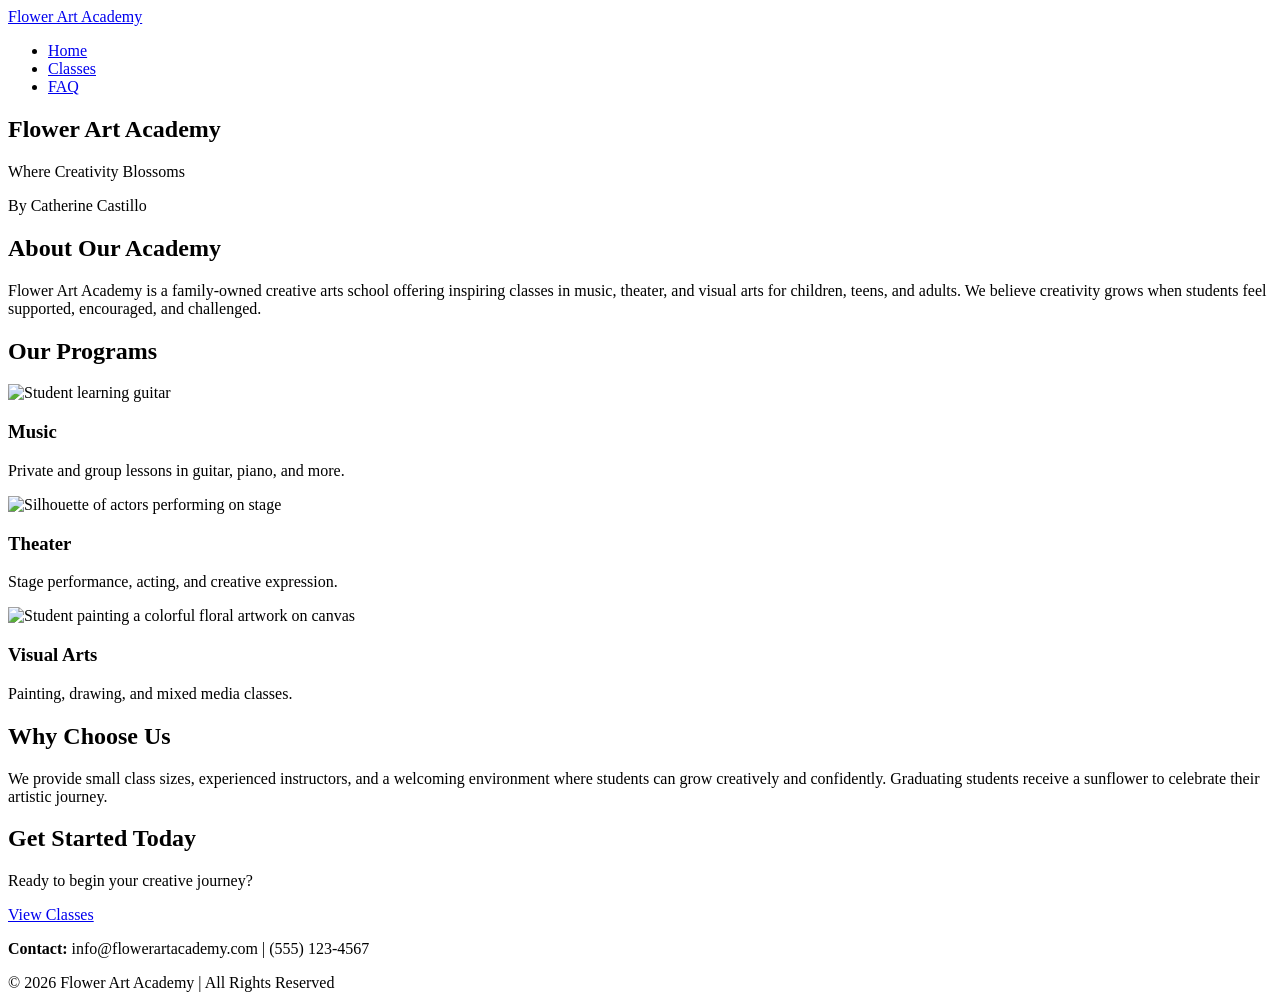
==== index.html @ 2e02896e "Add files via upload Homepage" ====
<!DOCTYPE html>
<html lang="en">
<head>
  <meta charset="UTF-8">
  <meta name="viewport" content="width=device-width, initial-scale=1.0">
  <title>Flower Art Academy | Home</title>
  <link href="stylesheets/styles.css" rel="stylesheet">
</head>

<body>
 <header class="site-header">
 <a class="brand-link" href="index.html">Flower Art Academy</a>

  <nav class="site-nav" aria-label="Main navigation">
    <ul class="nav-list">
      <li><a class="nav-link" href="index.html">Home</a></li>
      <li><a class="nav-link" href="classes.html">Classes</a></li>
      <li><a class="nav-link" href="faq.html">FAQ</a></li>
    </ul>
  </nav>
</header>

  <main>
    <section class="hero">
      <div class="hero-text">
        <h1>Flower Art Academy</h1>
        <p>Where Creativity Blossoms</p>
        <p class="byline">By Catherine Castillo</p>
      </div>
    </section>

<section class="about section">
  <div class="container">
    <h2>About Our Academy</h2>
    <p>
      Flower Art Academy is a family-owned creative arts school offering inspiring classes in music, theater, and visual arts for children, teens, and adults.
      We believe creativity grows when students feel supported, encouraged, and challenged.
    </p>
  </div>
</section>

<section class="programs section">
  <div class="container">
    <h2>Our Programs</h2>

    <div class="card-grid">
  <article class="card">
    <img src="images/music-guitar-lesson.jpg" alt="Student learning guitar" />
    <h3>Music</h3>
    <p>Private and group lessons in guitar, piano, and more.</p>
  </article>

  <article class="card">
    <img src="images/theater-silhouette.jpg" alt="Silhouette of actors performing on stage" />
    <h3>Theater</h3>
    <p>Stage performance, acting, and creative expression.</p>
  </article>

  <article class="card">
    <img src="images/art-floral-painting.jpg" alt="Student painting a colorful floral artwork on canvas" />
    <h3>Visual Arts</h3>
    <p>Painting, drawing, and mixed media classes.</p>
  </article>
  </div>
</div>
</section>

<section class="why section">
  <div class="container">
    <h2>Why Choose Us</h2>
    <p>
     We provide small class sizes, experienced instructors, and a welcoming environment where students can grow creatively and confidently. 
     Graduating students receive a sunflower to celebrate their artistic journey.
    </p>
  </div>
</section>

<section class="section cta">
  <div class="container">
    <h2>Get Started Today</h2>
    <p>Ready to begin your creative journey?</p>
    <a href="classes.html" class="btn">View Classes</a>
  </div>
</section>
  </main>

<footer class="site-footer">
  <div class="container">
    <p><strong>Contact:</strong> info@flowerartacademy.com | (555) 123-4567</p>
    <p>&copy; 2026 Flower Art Academy | All Rights Reserved</p>
  </div>
</footer>

</body>
</html>
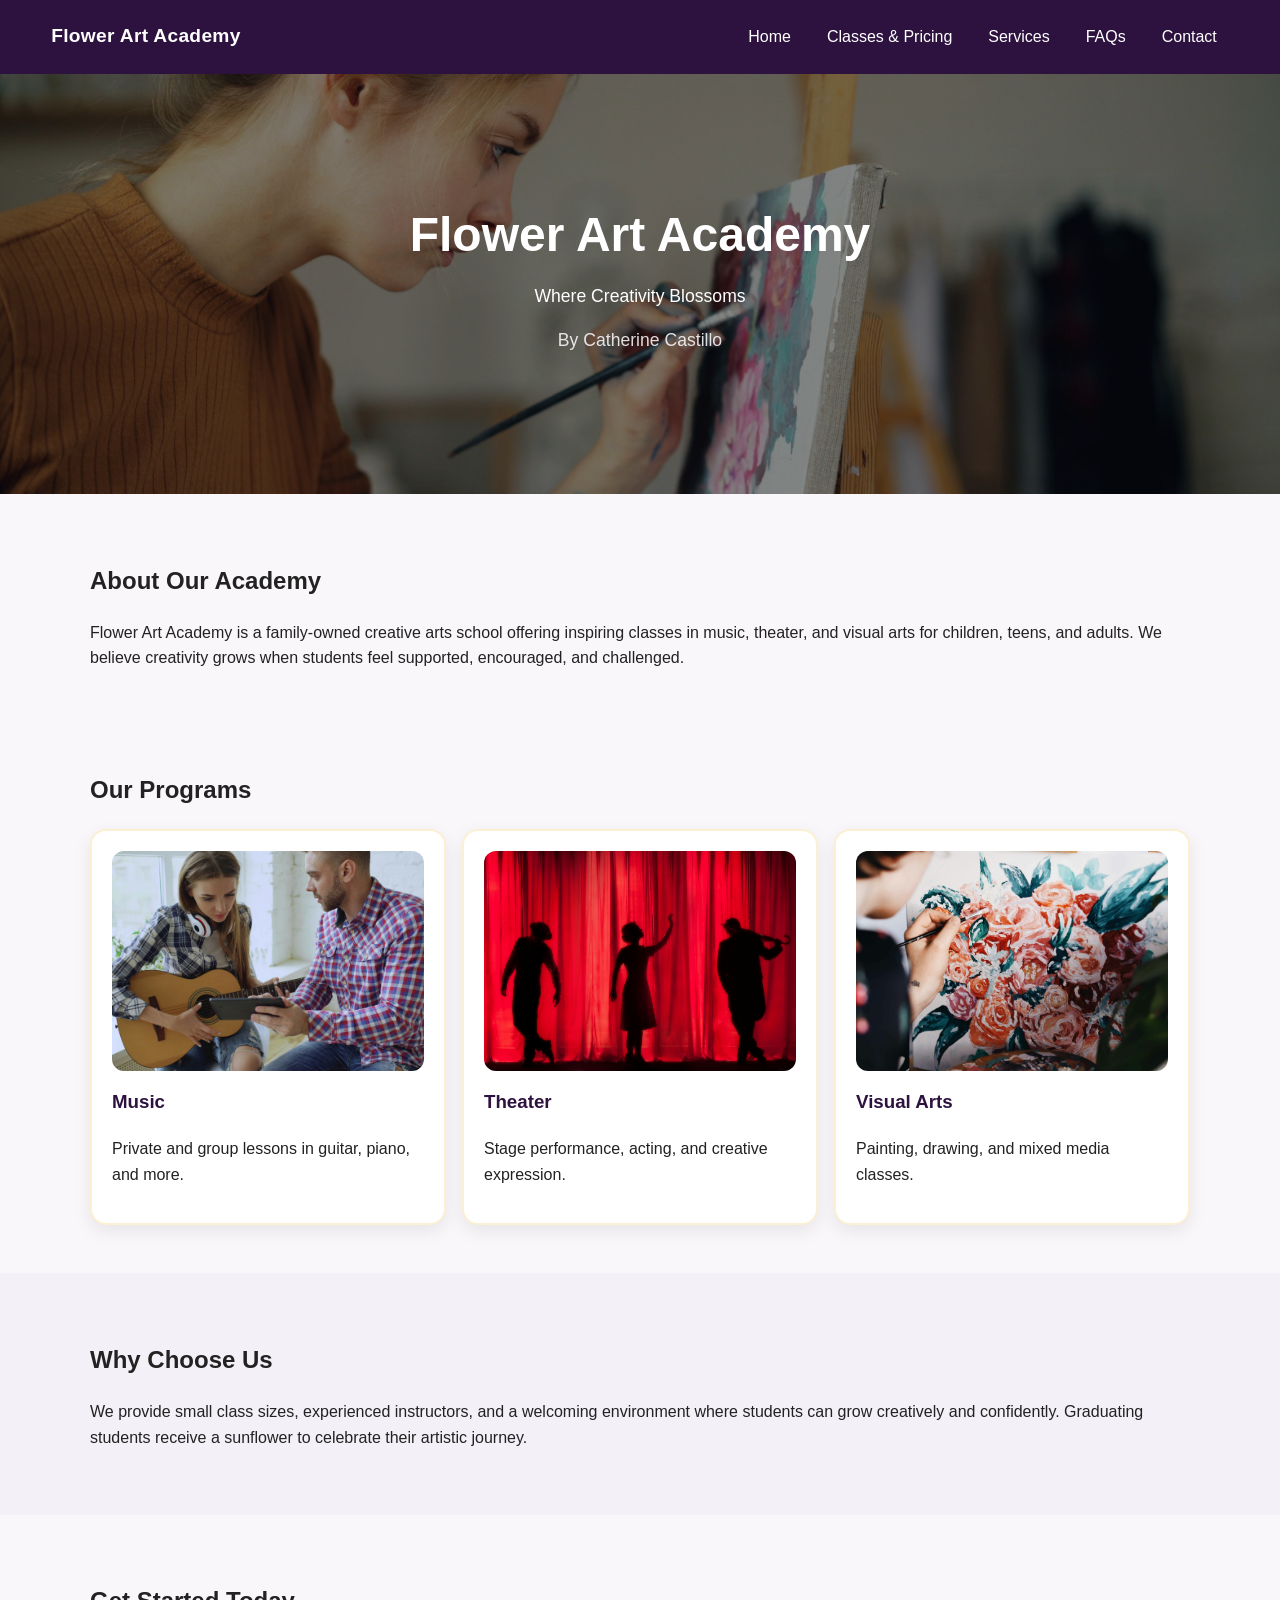
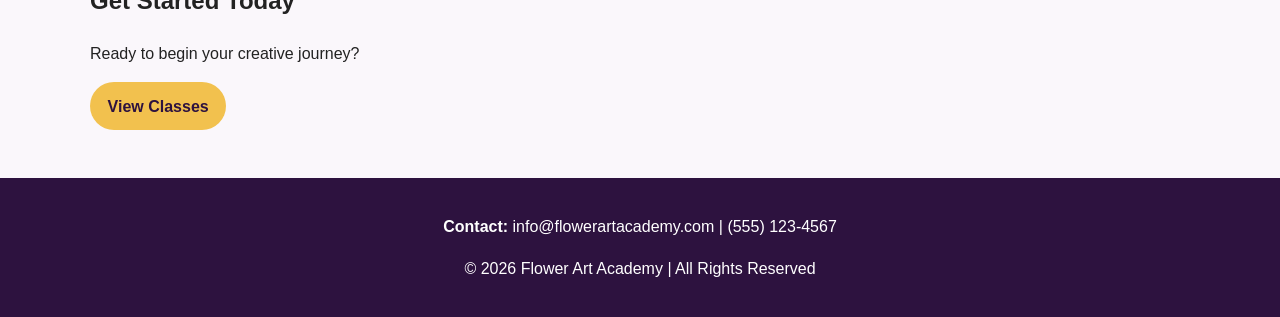
==== commit 4a4c8295: "Add files via upload" ====
--- a/index.html
+++ b/index.html
@@ -11,13 +11,15 @@
  <header class="site-header">
  <a class="brand-link" href="index.html">Flower Art Academy</a>
 
-  <nav class="site-nav" aria-label="Main navigation">
-    <ul class="nav-list">
-      <li><a class="nav-link" href="index.html">Home</a></li>
-      <li><a class="nav-link" href="classes.html">Classes</a></li>
-      <li><a class="nav-link" href="faq.html">FAQ</a></li>
-    </ul>
-  </nav>
+<nav class="site-nav" aria-label="Main navigation">
+  <ul class="nav-list">
+    <li><a class="nav-link" href="index.html">Home</a></li>
+    <li><a class="nav-link" href="classes.html">Classes &amp; Pricing</a></li>
+    <li><a class="nav-link" href="services.html">Services</a></li>
+    <li><a class="nav-link" href="faq.html">FAQs</a></li>
+    <li><a class="nav-link" href="contact.html">Contact</a></li>
+  </ul>
+</nav>
 </header>
 
   <main>
--- a/stylesheets/styles.css
+++ b/stylesheets/styles.css
@@ -0,0 +1,168 @@
+/* Base Styles*/
+* { box-sizing: border-box;}
+
+body { margin: 0;
+  font-family: Arial, Helvetica, sans-serif;
+  line-height: 1.6;
+  color: #222;
+  background-color: #faf7fb; }
+
+img { max-width: 100%;
+  height: auto;
+  display: block; }
+
+a { text-decoration: none;
+  color: inherit; }
+
+/* Layout */
+.container { width: min(1100px, 92%);
+  margin: 0 auto; }
+
+.section { padding: 3rem 0; }
+
+.why { background-color: #f4f0f7;}
+
+.programs { padding-top: 1rem; }
+
+/* Header and Navigation */
+.site-header { display: flex;
+  align-items: center;
+  justify-content: space-between;
+  gap: 1rem;
+  padding: 1rem 4%;
+  background-color: #2d123f;
+  color: #fff; }
+
+.brand-link { font-size: 1.2rem;
+  font-weight: 700;
+  letter-spacing: 0.3px; }
+
+.nav-list { list-style: none;
+  display: flex;
+  gap: 0.75rem;
+  padding: 0;
+  margin: 0; }
+
+.nav-link { display: inline-block;
+  padding: 0.5rem 0.75rem;
+  border-radius: 999px;
+  color: #fff;
+  transition: background 0.2s ease; }
+
+.nav-link:hover,
+.nav-link:focus { background-color: rgba(242, 193, 78, 0.22); }
+
+/* Hero Section */
+.hero { position: relative;
+  min-height: 420px;
+  display: flex;
+  align-items: center;
+  justify-content: center;
+  text-align: center;
+
+  background: url("../images/hero-flower-painting.jpg") 70% center/cover no-repeat; }
+
+.hero::before { content: "";
+  position: absolute;
+  inset: 0;
+  background: rgba(0, 0, 0, 0.45); }
+
+.hero-text { position: relative;
+  color: #fff;
+  width: min(800px, 92%);
+  padding: 2rem 1rem; }
+
+.hero-text h1 { margin: 0 0 0.5rem;
+  font-size: clamp(2rem, 4vw, 3rem); }
+
+.hero-text p { margin: 0 0 1rem;
+  font-size: 1.1rem; }
+
+.byline { margin-top: 0.5rem;
+  font-size: 0.95rem;
+  font-weight: 500;
+  opacity: 0.85; }
+
+/* Subpages */
+.hero-small { min-height: 280px; }
+
+.hero-classes { background-position: 70% center; }
+
+/* Cards */
+.card-grid { display: flex;
+  gap: 1rem;
+  flex-wrap: wrap;
+  margin-top: 1.25rem; }
+
+.card-grid .card { flex: 1 1 300px;}
+
+.card { background: #fff;
+  border-radius: 16px;
+  padding: 1.25rem;
+  border: 2px solid rgba(242, 193, 78, 0.25);
+  box-shadow: 0 6px 18px rgba(0, 0, 0, 0.08); }
+
+.card img { width: 100%;
+  height: 220px;
+  object-fit: cover;
+  border-radius: 12px;
+  margin-bottom: 1rem; }
+
+.card h3 { margin-top: 0;
+  color: #2d123f; }
+
+/* Pricing Table */
+.table-wrap { overflow-x: auto;
+  margin-top: 1rem; }
+
+.pricing-table { width: 100%;
+  border-collapse: collapse;
+  background: #fff;
+  border-radius: 16px;
+  overflow: hidden; }
+
+.pricing-table caption { text-align: left;
+  font-weight: 700;
+  padding: 1rem 1rem 0.5rem;
+  color: #2d123f; }
+
+.pricing-table th,
+.pricing-table td { padding: 0.9rem 1rem;
+  text-align: left;
+  border: none; }
+
+.pricing-table thead th { background: rgba(45, 18, 63, 0.06);
+  color: #2d123f; }
+
+.pricing-table tbody tr + tr { border-top: 1px solid rgba(0, 0, 0, 0.06); }
+
+/* Button */
+.btn { display: inline-block;
+  background-color: #f2c14e;
+  color: #2d123f;
+  font-weight: 700;
+  padding: 0.7rem 1.1rem;
+  border-radius: 999px;
+  transition: all 0.25s ease; }
+
+.btn:hover,
+.btn:focus { background-color: #e0b03c;
+  transform: translateY(-2px);
+  box-shadow: 0 8px 16px rgba(0, 0, 0, 0.15); }
+
+/* Footer */
+.site-footer { text-align: center;
+  padding: 1.25rem 4%;
+  background-color: #2d123f;
+  color: #fff; }
+
+/* Responsive Design */
+@media (max-width: 900px) {
+  .card-grid .card { flex: 1 1 340px; } }
+
+@media (max-width: 600px) {
+  .site-header { flex-direction: column; align-items: flex-start; }
+  .nav-list { flex-wrap: wrap; }
+  .card-grid .card { flex: 1 1 100%; }
+  .hero { min-height: 360px; }
+}
